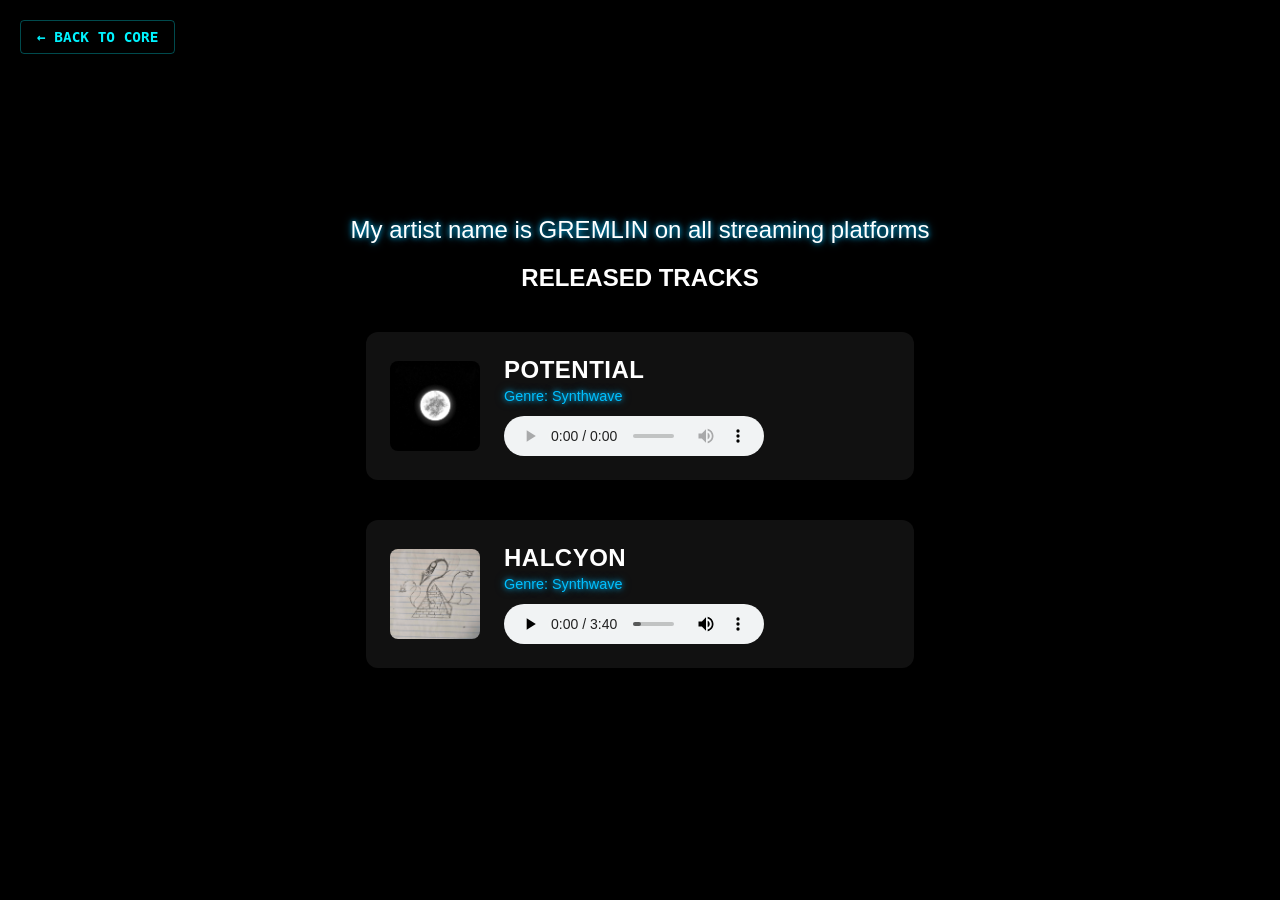
==== music.html @ ae6de1aa "music only released tracks! still do unreleased" ====
<!DOCTYPE html>
<html lang="en">
<head>
    <meta charset="UTF-8">
    <meta name="viewport" content="width=device-width, initial-scale=1.0">
    <title>MUSIC</title>
    <link rel="icon" type="image/png" href="WEBSITE LOGO.png">
    <link rel="stylesheet" href="style.css">
</head>
<body>

    <header>
        <!-- Simple navigation link to get back to the main radial menu homepage -->
        <a href="index.html" class="back-home-btn">← BACK TO CORE</a>
    </header>

    <main class="content-sections">
        <p>My artist name is GREMLIN on all streaming platforms</p>
        <!-- MUSIC SHOWCASE -->
        <section class="portfolio-section">
            <div class="section-header">
                <h2>RELEASED TRACKS</h2>
                <div class="neon-line"></div>
            </div>
            
            <div class="track-container">
                <!-- Album Cover Art -->
                <img src="SONG COVER.png" alt="Potential Cover Art" class="track-cover">
                
                <!-- Track Details & Player -->
                <div class="track-info">
                    <h2 class="track-title">POTENTIAL</h2>
                    <p class="track-genre">Genre: Synthwave</p>
                    
                    <!-- Native Audio Player -->
                    <audio controls class="custom-audio">
                        <source src="netanyahu.wav" type="audio/mpeg">
                        Your browser does not support the audio element.
                    </audio>
                </div>
            </div>

                        <div class="track-container">
                <!-- Album Cover Art -->
                <img src="HALCYON ART.jpg" alt="Potential Cover Art" class="track-cover">
                
                <!-- Track Details & Player -->
                <div class="track-info">
                    <h2 class="track-title">HALCYON</h2>
                    <p class="track-genre">Genre: Synthwave</p>
                    
                    <!-- Native Audio Player -->
                    <audio controls class="custom-audio">
                        <source src="RNADOM 1.mp3" type="audio/mpeg">
                        Your browser does not support the audio element.
                    </audio>
                </div>
            </div>
        </section>
    </main>

</body>
---- style.css ----
body {
    background-color: #000;
    color: #fff;
    font-family: sans-serif;
    margin: 0;
    display: flex;
    flex-direction: column;
    align-items: center;
    justify-content: center;
    min-height: 100vh;
    overflow-x: hidden;
}

header {
    text-align: center;
}

header h1 {
    font-size: 4rem;
    color: #ffffff;
    text-transform: uppercase;
    text-shadow:
        0 0 10px rgba(255, 255, 255, 0.9),
        0 0 20px rgba(0, 191, 255, 0.7),
        0 0 30px rgba(0, 191, 255, 0.5);
    margin: 2rem 0;
    animation: glowPulse 2.5s ease-in-out infinite;
    line-height: 4rem;
    transform-origin: center center;
    will-change: transform, text-shadow;
    display: inline-block;
    vertical-align: middle;
}

main {
    text-align: center;
}


main p {
    font-size: 1.5rem;
    color: #ffffff;
    text-shadow:
        0 0 5px rgba(0, 191, 255, 0.8),
        0 0 10px rgba(0, 191, 255, 0.6);
    margin-bottom: 1rem;
}

/* The SVG container overlays perfectly on your background rings */
.menu-svg {
    position: absolute;
    width: 100%;
    height: 100%;
    top: 0;
    left: 0;
    z-index: 2;
}

/* Base style for each wedge slice */
.menu-slice {
    fill: rgba(30, 30, 35, 0.6); /* Sleek dark grey background matching your image */
    stroke: rgba(255, 255, 255, 0.1); /* Subtle divider lines between slices */
    stroke-width: 2;
    cursor: pointer;
    transition: fill 0.3s ease, filter 0.3s ease;
}

/* Hover effect: The entire slice lights up neon cyan */
.slice-link:hover .menu-slice {
    fill: rgba(0, 243, 255, 0.25); /* Translucent neon glow fill */
    stroke: #00f3ff; /* Bright glowing border line */
    filter: drop-shadow(0 0 8px #00f3ff);
}

/* Styling the text labels inside the slices */
.slice-text {
    fill: #88888e; /* Muted text by default */
    font-size: 18px;
    font-weight: bold;
    text-anchor: middle;
    dominant-baseline: middle;
    pointer-events: none; /* Allows cursor to pass through to the slice underneath */
    transition: fill 0.3s ease;
}

/* Text lights up white when the slice is hovered */
.slice-link:hover .slice-text {
    fill: #ffffff;
}

/* Ensure central logo sits perfectly centered above the slices */
.menu-center {
    position: absolute;
    width: 140px;       /* Sets a strict size for the center gap */
    height: 140px;
    top: 50%;
    left: 50%;
    transform: translate(-50%, -50%); /* Centers it perfectly over the SVG intersection */
    z-index: 5;
    pointer-events: auto;
}

.menu-center img {
    width: 100%;
    height: 100%;
    object-fit: cover; /* Keeps it from stretching weirdly */
    border-radius: 50%; /* Ensures it stays a perfect circle */
    transition: transform 0.3s ease;
}

/* Subtly pops the logo when hovered */
.menu-center img:hover {
    transform: scale(1.05);
}

.radial-container {
    position: relative;
    width: 450px;   /* Shrinks the entire wheel down to a normal size */
    height: 450px;  /* Keeps it a perfect square */
    margin: 80px auto; /* Adds space on top and centers it horizontally */
    display: flex;
    align-items: center;
    justify-content: center;
}

@keyframes glowPulse {
    0%, 100% {
        transform: scale(1) translateZ(0);
        text-shadow:
            0 0 10px rgba(255, 255, 255, 0.9),
            0 0 20px rgba(0, 191, 255, 0.7),
            0 0 30px rgba(0, 191, 255, 0.5);
    }
    50% {
        transform: scale(1.01) translateZ(0);
        text-shadow:
            0 0 15px rgba(255, 255, 255, 1),
            0 0 30px rgba(0, 191, 255, 0.9),
            0 0 45px rgba(0, 191, 255, 0.7);
    }
}

/* Styling for the back button on sub-pages */
.back-home-btn {
    position: absolute;
    top: 20px;
    left: 20px;
    color: #00f3ff;
    text-decoration: none;
    font-family: monospace;
    font-weight: bold;
    font-size: 0.9rem;
    padding: 8px 16px;
    border: 1px solid rgba(0, 243, 255, 0.3);
    border-radius: 4px;
    transition: all 0.3s ease;
}

.back-home-btn:hover {
    background: rgba(0, 243, 255, 0.1);
    box-shadow: 0 0 15px rgba(0, 243, 255, 0.4);
    text-shadow: 0 0 5px #00f3ff;
}

/* Center container on your black background */
.track-container {
    display: flex;
    align-items: center;
    gap: 24px; /* Space between cover art and text details */
    background: #111111; /* Clean dark gray card background */
    padding: 24px;
    border-radius: 12px;
    max-width: 500px;
    margin: 40px auto; /* Centers it nicely on the page */
    box-shadow: 0 4px 20px rgba(0, 0, 0, 0.5);
}

/* Album Art Styling */
.track-cover {
    width: 90px;
    height: 90px;
    border-radius: 8px;
    object-fit: cover;
}

/* Typography and Layout Alignment */
.track-info {
    display: flex;
    flex-direction: column;
    justify-content: center;
    text-align: left; /* Left align to match image_a4ce72.jpg */
}

.track-title {
    font-family: sans-serif;
    font-weight: bold;
    font-size: 1.5rem;
    color: #ffffff;
    margin: 0 0 4px 0;
    letter-spacing: 0.5px;
}

.track-genre {
    font-size: 0.9rem;
    color: #00bfff; /* Preserving your glowing blue theme font color */
    margin: 0 0 12px 0;
}

/* Custom Audio Player Sizing */
.custom-audio {
    width: 260px;
    height: 40px;
}
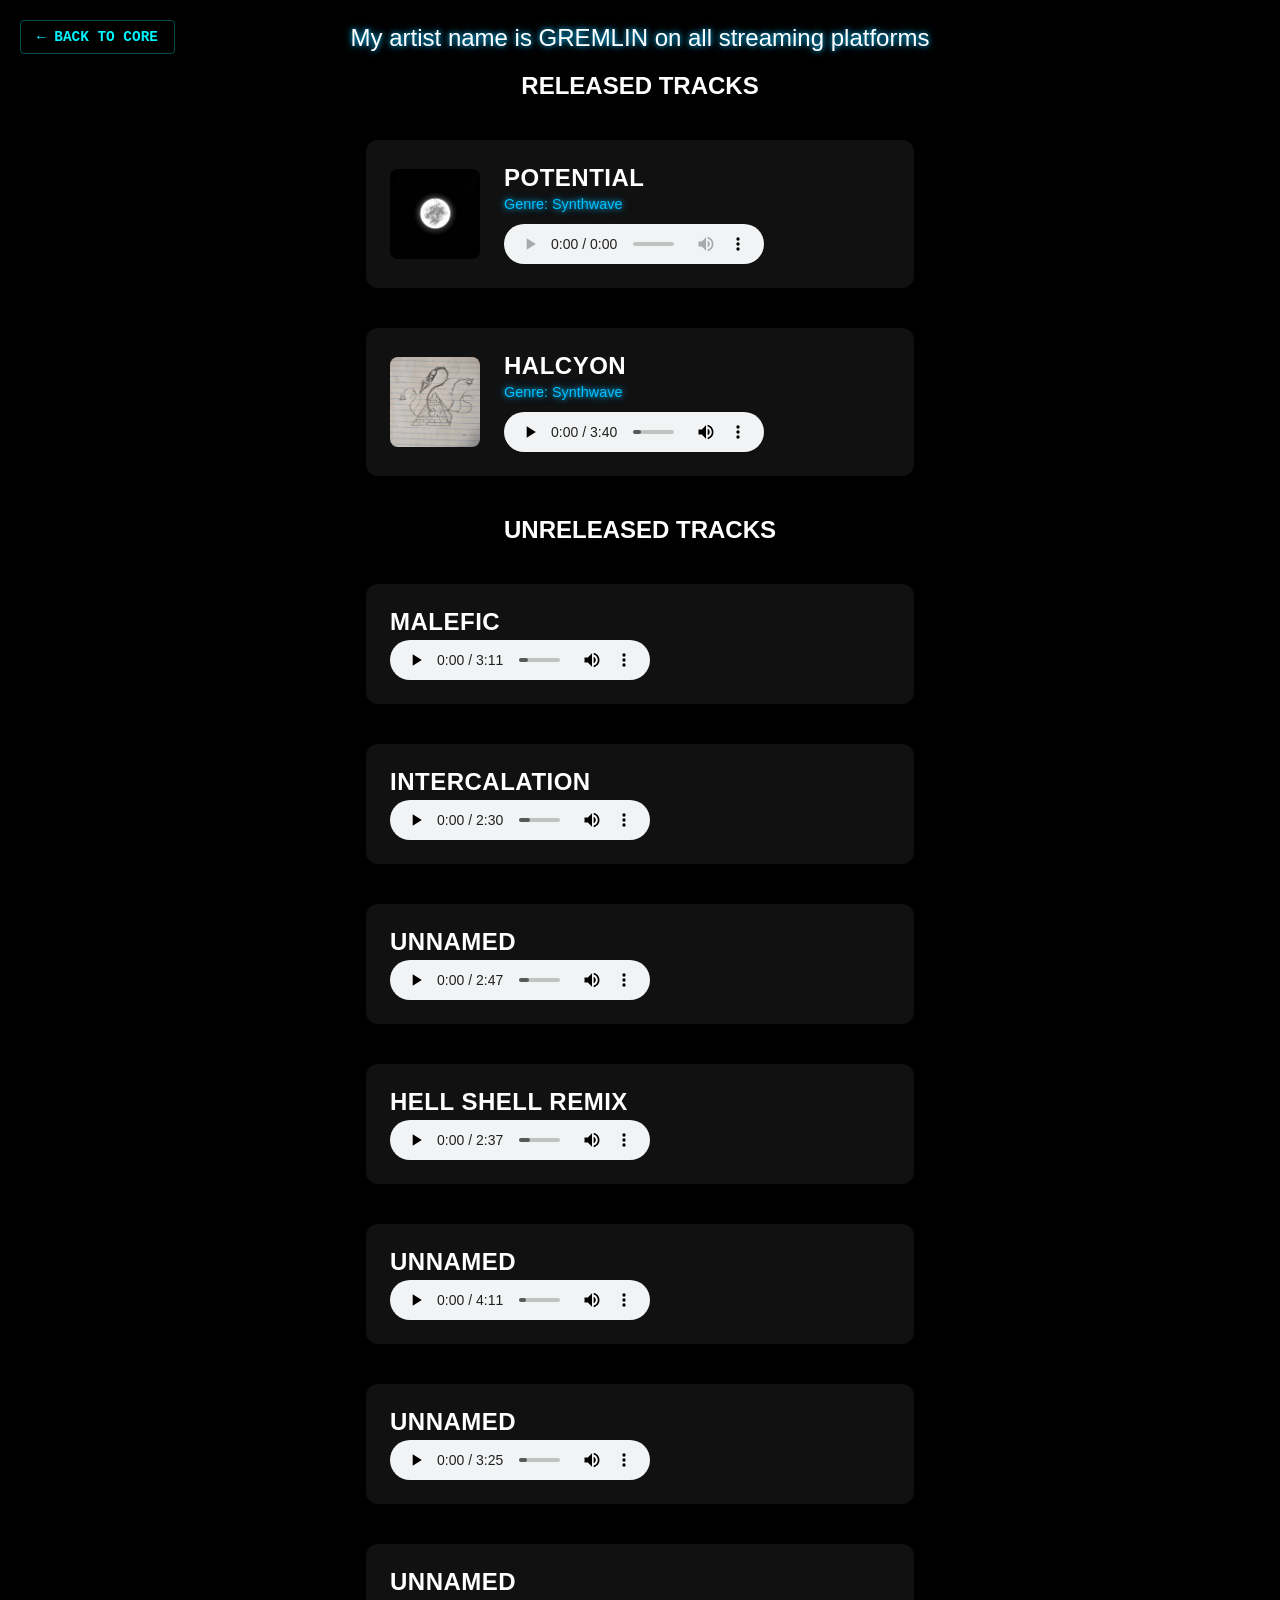
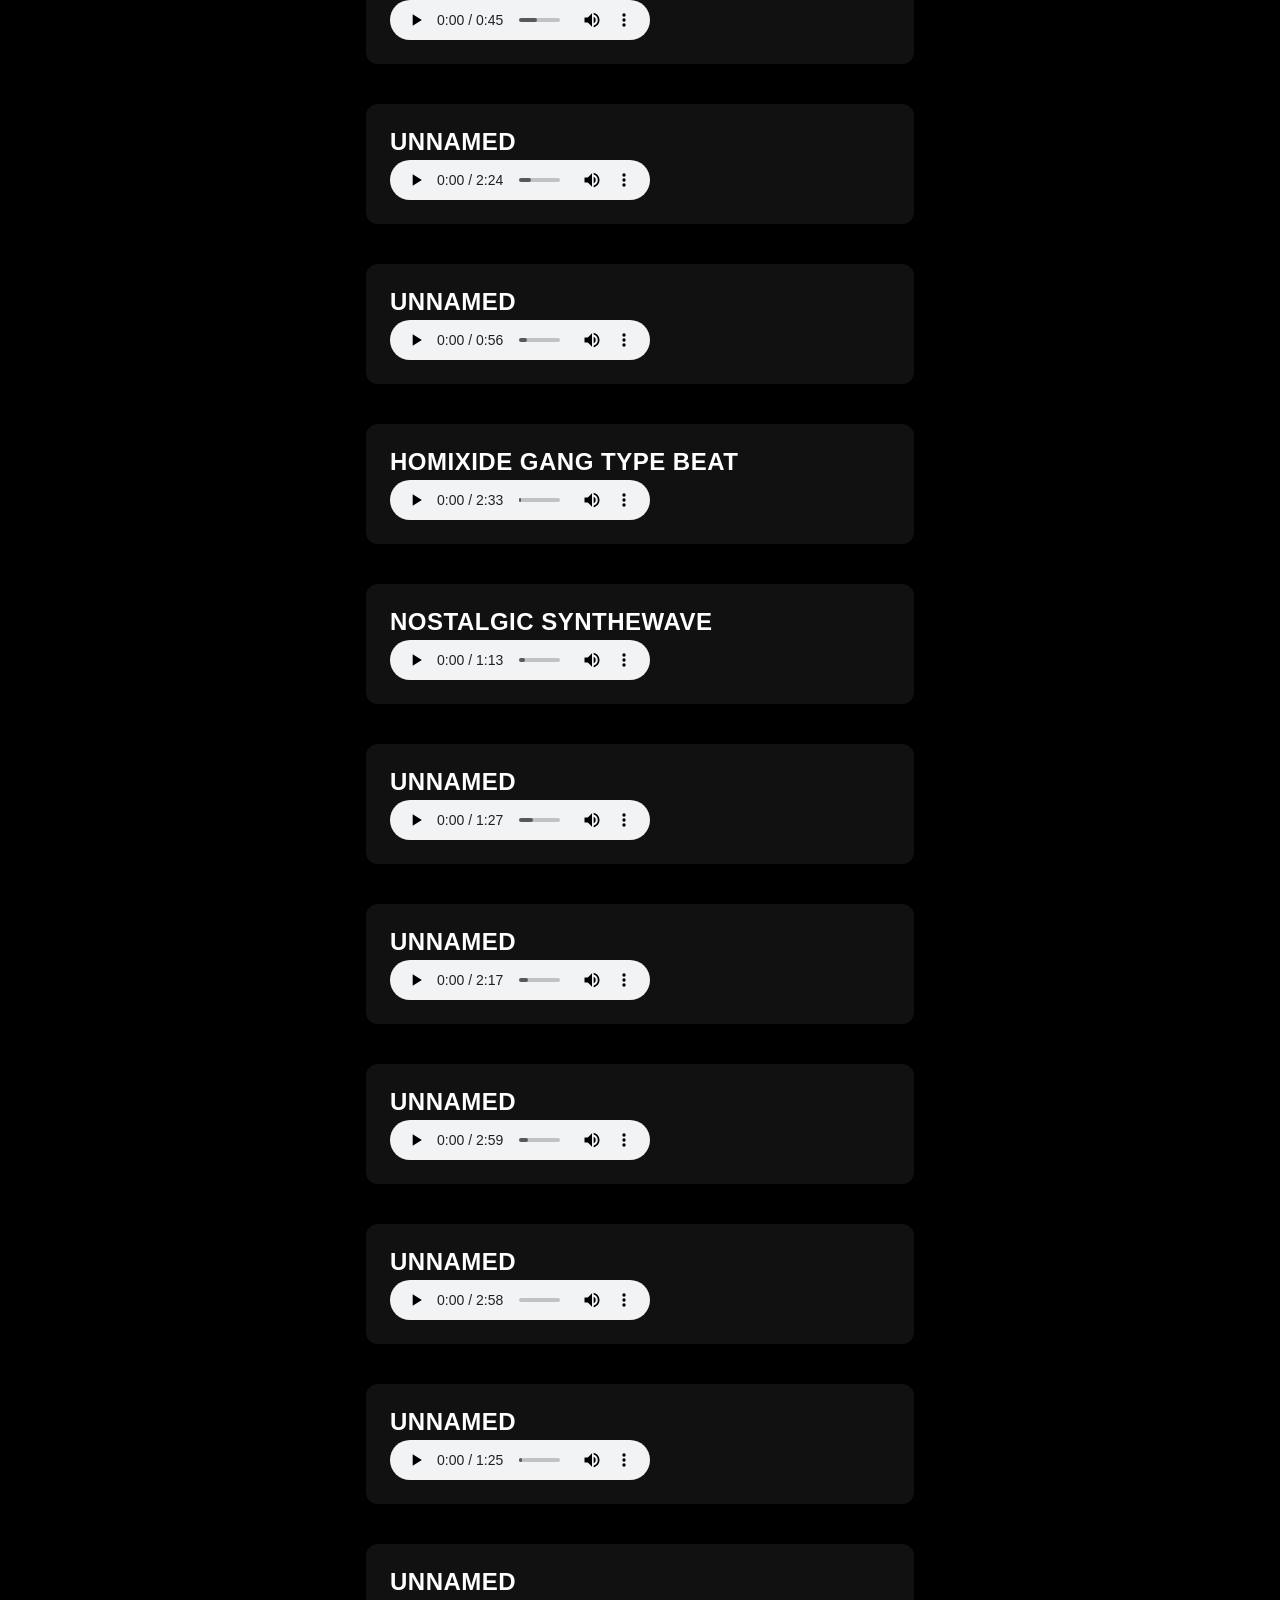
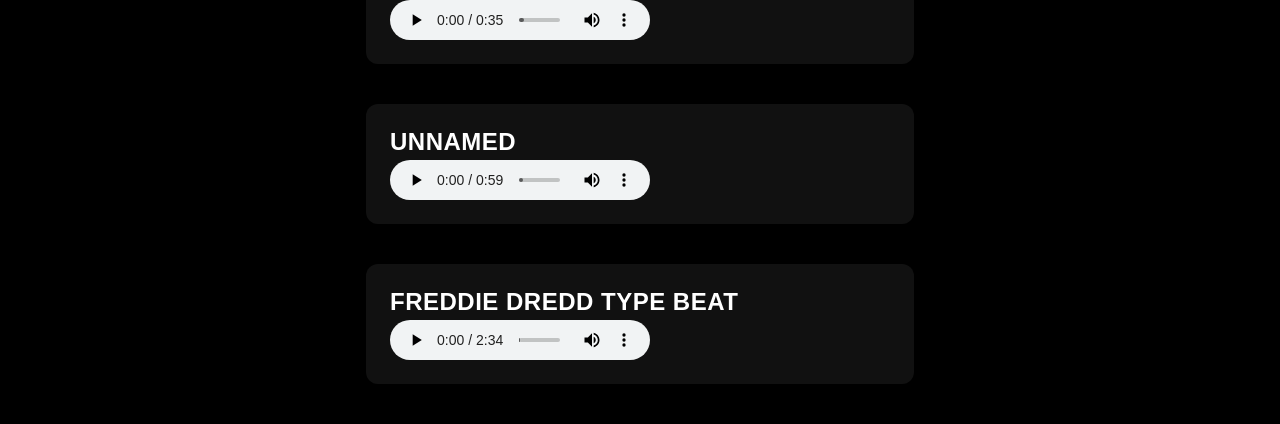
==== commit 40c057d1: "unreleased music w" ====
--- a/music.html
+++ b/music.html
@@ -40,7 +40,7 @@
                 </div>
             </div>
 
-                        <div class="track-container">
+            <div class="track-container">
                 <!-- Album Cover Art -->
                 <img src="HALCYON ART.jpg" alt="Potential Cover Art" class="track-cover">
                 
@@ -56,6 +56,239 @@
                     </audio>
                 </div>
             </div>
+            <div class="section-header">
+                <h2>UNRELEASED TRACKS</h2>
+                <div class="neon-line"></div>
+            </div>
+            <div class="track-container">
+                <!-- Track Details & Player -->
+                <div class="track-info">
+                    <h2 class="track-title">MALEFIC</h2>
+                    
+                    <!-- Native Audio Player -->
+                    <audio controls class="custom-audio">
+                        <source src="MALEFIC.mp3" type="audio/mpeg">
+                        Your browser does not support the audio element.
+                    </audio>
+                </div>
+            </div>
+            <div class="track-container">
+                <!-- Track Details & Player -->
+                <div class="track-info">
+                    <h2 class="track-title">INTERCALATION</h2>
+                    
+                    <!-- Native Audio Player -->
+                    <audio controls class="custom-audio">
+                        <source src="INTERCALATION_3.mp3" type="audio/mpeg">
+                        Your browser does not support the audio element.
+                    </audio>
+                </div>
+            </div>
+            <div class="track-container">
+                <!-- Track Details & Player -->
+                <div class="track-info">
+                    <h2 class="track-title">UNNAMED</h2>
+                    
+                    <!-- Native Audio Player -->
+                    <audio controls class="custom-audio">
+                        <source src="SANDMAN A$AP ROCKY TYPE BEAT_2.mp3" type="audio/mpeg">
+                        Your browser does not support the audio element.
+                    </audio>
+                </div>
+            </div>
+            <div class="track-container">
+                <!-- Track Details & Player -->
+                <div class="track-info">
+                    <h2 class="track-title">HELL SHELL REMIX</h2>
+                    
+                    <!-- Native Audio Player -->
+                    <audio controls class="custom-audio">
+                        <source src="HELL SHELL REMAKE.mp3" type="audio/mpeg">
+                        Your browser does not support the audio element.
+                    </audio>
+                </div>
+            </div>
+            <div class="track-container">
+                <!-- Track Details & Player -->
+                <div class="track-info">
+                    <h2 class="track-title">UNNAMED</h2>
+                    
+                    <!-- Native Audio Player -->
+                    <audio controls class="custom-audio">
+                        <source src="SCP067.mp3" type="audio/mpeg">
+                        Your browser does not support the audio element.
+                    </audio>
+                </div>
+            </div>
+            <div class="track-container">
+                <!-- Track Details & Player -->
+                <div class="track-info">
+                    <h2 class="track-title">UNNAMED</h2>
+                    
+                    <!-- Native Audio Player -->
+                    <audio controls class="custom-audio">
+                        <source src="PURPLEDEMON.mp3" type="audio/mpeg">
+                        Your browser does not support the audio element.
+                    </audio>
+                </div>
+            </div>
+            <div class="track-container">
+                <!-- Track Details & Player -->
+                <div class="track-info">
+                    <h2 class="track-title">UNNAMED</h2>
+                    
+                    <!-- Native Audio Player -->
+                    <audio controls class="custom-audio">
+                        <source src="jessie won.mp3" type="audio/mpeg">
+                        Your browser does not support the audio element.
+                    </audio>
+                </div>
+            </div>
+            <div class="track-container">
+                <!-- Track Details & Player -->
+                <div class="track-info">
+                    <h2 class="track-title">UNNAMED</h2>
+                    
+                    <!-- Native Audio Player -->
+                    <audio controls class="custom-audio">
+                        <source src="BLAH BLAH.mp3" type="audio/mpeg">
+                        Your browser does not support the audio element.
+                    </audio>
+                </div>
+            </div>
+            <div class="track-container">
+                <!-- Track Details & Player -->
+                <div class="track-info">
+                    <h2 class="track-title">UNNAMED</h2>
+                    
+                    <!-- Native Audio Player -->
+                    <audio controls class="custom-audio">
+                        <source src="NEW BEAT 8-6-2025.mp3" type="audio/mpeg">
+                        Your browser does not support the audio element.
+                    </audio>
+                </div>
+            </div>
+            <div class="track-container">
+                <!-- Track Details & Player -->
+                <div class="track-info">
+                    <h2 class="track-title">HOMIXIDE GANG TYPE BEAT</h2>
+                    
+                    <!-- Native Audio Player -->
+                    <audio controls class="custom-audio">
+                        <source src="HOMIXIDE GANG TYPE BEAT.mp3" type="audio/mpeg">
+                        Your browser does not support the audio element.
+                    </audio>
+                </div>
+            </div>
+            <div class="track-container">
+                <!-- Track Details & Player -->
+                <div class="track-info">
+                    <h2 class="track-title">NOSTALGIC SYNTHEWAVE</h2>
+                    
+                    <!-- Native Audio Player -->
+                    <audio controls class="custom-audio">
+                        <source src="NOSTALGIC SYNTHEWAVE.mp3" type="audio/mpeg">
+                        Your browser does not support the audio element.
+                    </audio>
+                </div>
+            </div>
+            <div class="track-container">
+                <!-- Track Details & Player -->
+                <div class="track-info">
+                    <h2 class="track-title">UNNAMED</h2>
+                    
+                    <!-- Native Audio Player -->
+                    <audio controls class="custom-audio">
+                        <source src="OFF THE YART.mp3" type="audio/mpeg">
+                        Your browser does not support the audio element.
+                    </audio>
+                </div>
+            </div>
+            <div class="track-container">
+                <!-- Track Details & Player -->
+                <div class="track-info">
+                    <h2 class="track-title">UNNAMED</h2>
+                    
+                    <!-- Native Audio Player -->
+                    <audio controls class="custom-audio">
+                        <source src="B STUDENT ACTIVITIES.mp3" type="audio/mpeg">
+                        Your browser does not support the audio element.
+                    </audio>
+                </div>
+            </div>
+            <div class="track-container">
+                <!-- Track Details & Player -->
+                <div class="track-info">
+                    <h2 class="track-title">UNNAMED</h2>
+                    
+                    <!-- Native Audio Player -->
+                    <audio controls class="custom-audio">
+                        <source src="D STUDENT ACTIVITIES.mp3" type="audio/mpeg">
+                        Your browser does not support the audio element.
+                    </audio>
+                </div>
+            </div>
+            <div class="track-container">
+                <!-- Track Details & Player -->
+                <div class="track-info">
+                    <h2 class="track-title">UNNAMED</h2>
+                    
+                    <!-- Native Audio Player -->
+                    <audio controls class="custom-audio">
+                        <source src="F STUDENT ACTIVITIES.mp3" type="audio/mpeg">
+                        Your browser does not support the audio element.
+                    </audio>
+                </div>
+            </div>
+            <div class="track-container">
+                <!-- Track Details & Player -->
+                <div class="track-info">
+                    <h2 class="track-title">UNNAMED</h2>
+                    
+                    <!-- Native Audio Player -->
+                    <audio controls class="custom-audio">
+                        <source src="MESSING WITH VITAL 2.mp3" type="audio/mpeg">
+                        Your browser does not support the audio element.
+                    </audio>
+                </div>
+            </div>
+            <div class="track-container">
+                <!-- Track Details & Player -->
+                <div class="track-info">
+                    <h2 class="track-title">UNNAMED</h2>
+                    
+                    <!-- Native Audio Player -->
+                    <audio controls class="custom-audio">
+                        <source src="RANDOM NEW.wav" type="audio/mpeg">
+                        Your browser does not support the audio element.
+                    </audio>
+                </div>
+            </div>
+            <div class="track-container">
+                <!-- Track Details & Player -->
+                <div class="track-info">
+                    <h2 class="track-title">UNNAMED</h2>
+                    
+                    <!-- Native Audio Player -->
+                    <audio controls class="custom-audio">
+                        <source src="new 2.mp3" type="audio/mpeg">
+                        Your browser does not support the audio element.
+                    </audio>
+                </div>
+            </div>
+            <div class="track-container">
+                <!-- Track Details & Player -->
+                <div class="track-info">
+                    <h2 class="track-title">FREDDIE DREDD TYPE BEAT</h2>
+                    
+                    <!-- Native Audio Player -->
+                    <audio controls class="custom-audio">
+                        <source src="NEWSONG_FREDDIE.mp3" type="audio/mpeg">
+                        Your browser does not support the audio element.
+                    </audio>
+                </div>
+            </div>
+
         </section>
     </main>
 
